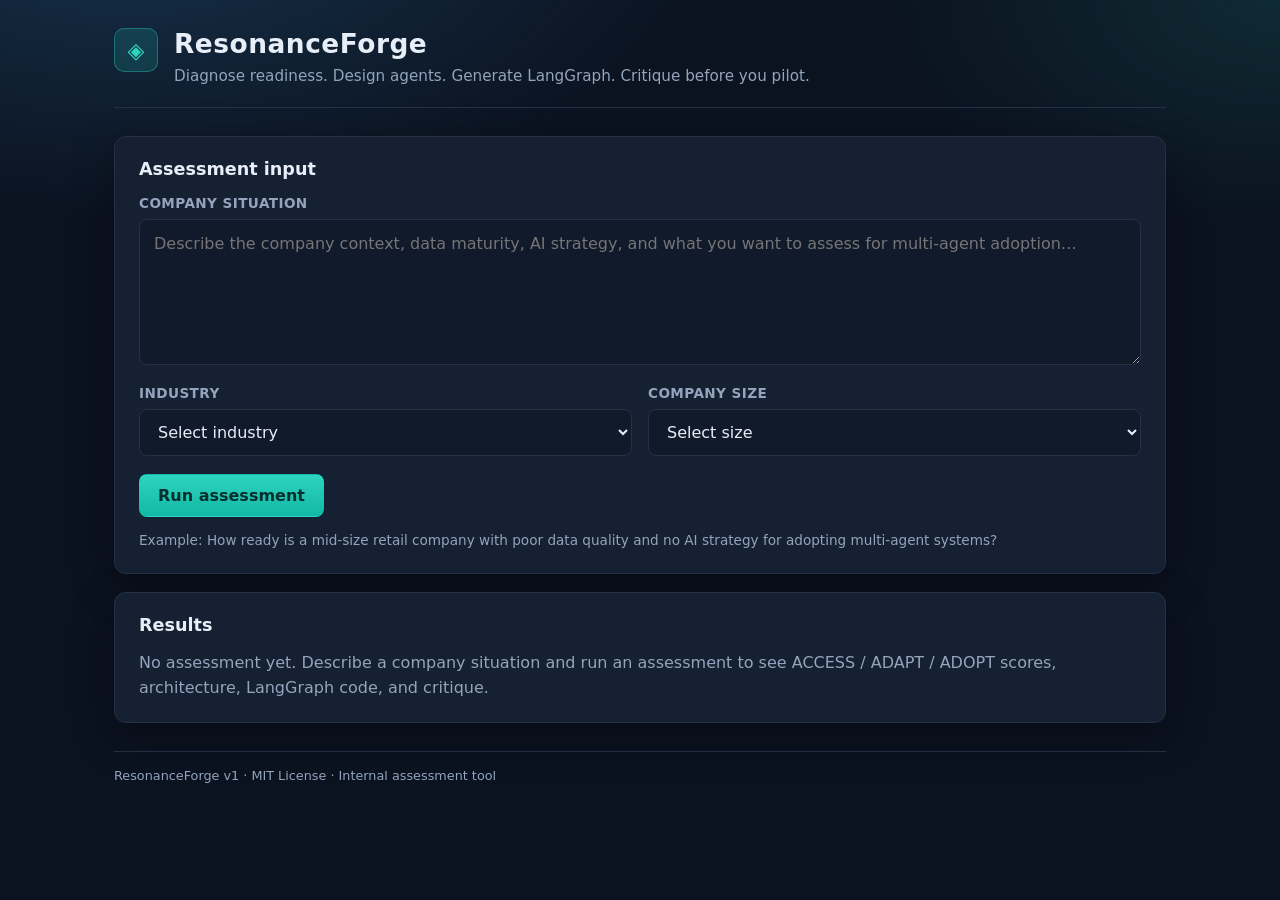
==== static/index.html @ 30879662 "Ship ResonanceForge v1: FastAPI + LangGraph four-agent product Replace prior scaffold with productio" ====
<!DOCTYPE html>
<html lang="en">
<head>
  <meta charset="UTF-8" />
  <meta name="viewport" content="width=device-width, initial-scale=1.0" />
  <title>ResonanceForge — Multi-Agent AI Readiness</title>
  <link rel="stylesheet" href="/static/styles.css" />
</head>
<body>
  <div class="app-shell">
    <header class="header">
      <div class="brand">
        <span class="brand-mark">◈</span>
        <div>
          <h1 class="wordmark">ResonanceForge</h1>
          <p class="tagline">Diagnose readiness. Design agents. Generate LangGraph. Critique before you pilot.</p>
        </div>
      </div>
    </header>

    <main class="main">
      <section class="panel input-panel">
        <h2 class="panel-title">Assessment input</h2>
        <label class="field-label" for="question">Company situation</label>
        <textarea
          id="question"
          rows="5"
          placeholder="Describe the company context, data maturity, AI strategy, and what you want to assess for multi-agent adoption…"
        ></textarea>

        <div class="field-row">
          <div class="field">
            <label class="field-label" for="industry">Industry</label>
            <select id="industry">
              <option value="">Select industry</option>
              <option>Retail</option>
              <option>Manufacturing</option>
              <option>Healthcare</option>
              <option>Finance</option>
              <option>Technology</option>
              <option>Other</option>
            </select>
          </div>
          <div class="field">
            <label class="field-label" for="companySize">Company size</label>
            <select id="companySize">
              <option value="">Select size</option>
              <option>Startup</option>
              <option>Mid-size</option>
              <option>Enterprise</option>
            </select>
          </div>
        </div>

        <button id="runBtn" class="btn btn-primary" type="button">Run assessment</button>
        <p class="hint">Example: How ready is a mid-size retail company with poor data quality and no AI strategy for adopting multi-agent systems?</p>
      </section>

      <section class="panel progress-panel hidden" id="progressPanel">
        <h2 class="panel-title">Pipeline progress</h2>
        <ol class="steps" id="stepsList">
          <li class="step" data-step="1"><span class="step-num">1/4</span> Diagnosing readiness</li>
          <li class="step" data-step="2"><span class="step-num">2/4</span> Designing architecture</li>
          <li class="step" data-step="3"><span class="step-num">3/4</span> Generating LangGraph code</li>
          <li class="step" data-step="4"><span class="step-num">4/4</span> Critiquing solution</li>
        </ol>
      </section>

      <section class="panel error-panel hidden" id="errorPanel">
        <h2 class="panel-title">Something went wrong</h2>
        <p id="errorMessage" class="error-message"></p>
      </section>

      <section class="panel empty-panel" id="emptyPanel">
        <h2 class="panel-title">Results</h2>
        <p class="empty-copy">No assessment yet. Describe a company situation and run an assessment to see ACCESS / ADAPT / ADOPT scores, architecture, LangGraph code, and critique.</p>
      </section>

      <section class="results hidden" id="resultsPanel">
        <div class="results-toolbar">
          <h2 class="panel-title">Assessment results</h2>
          <div class="toolbar-actions">
            <button type="button" class="btn btn-ghost" id="downloadJsonBtn">Download JSON</button>
            <button type="button" class="btn btn-ghost" id="downloadMdBtn">Download Markdown</button>
          </div>
        </div>

        <div class="diag-header">
          <h3>Readiness diagnosis</h3>
          <span class="badge" id="overallBadge">—</span>
        </div>
        <div class="score-grid" id="scoreGrid"></div>
        <div class="card">
          <h4>Summary</h4>
          <p id="diagSummary"></p>
          <h4>Top gaps</h4>
          <ul id="topGaps"></ul>
        </div>

        <div class="card">
          <div class="card-head">
            <h3>Architecture</h3>
            <span class="badge badge-muted" id="complexityBadge">—</span>
          </div>
          <h4>Recommended agents</h4>
          <ul id="agentList" class="agent-list"></ul>
          <h4>High-level flow</h4>
          <ol id="flowList"></ol>
          <h4>Rationale</h4>
          <p id="archRationale"></p>
        </div>

        <div class="card">
          <div class="card-head">
            <h3>Generated LangGraph code</h3>
            <button type="button" class="btn btn-ghost btn-sm" id="copyCodeBtn">Copy code</button>
          </div>
          <p id="codeExplanation" class="muted"></p>
          <pre class="code-block"><code id="codeBlock" class="language-python"></code></pre>
        </div>

        <div class="card">
          <div class="card-head">
            <h3>Critique</h3>
            <span class="badge" id="verdictBadge">—</span>
          </div>
          <div class="critique-grid">
            <div>
              <h4>Strengths</h4>
              <ul id="strengthsList"></ul>
            </div>
            <div>
              <h4>Weaknesses</h4>
              <ul id="weaknessesList"></ul>
            </div>
            <div>
              <h4>Risks</h4>
              <ul id="risksList"></ul>
            </div>
            <div>
              <h4>Recommendations</h4>
              <ul id="recsList"></ul>
            </div>
          </div>
        </div>
      </section>
    </main>

    <footer class="footer">
      <span>ResonanceForge v1 · MIT License · Internal assessment tool</span>
    </footer>
  </div>
  <script src="/static/app.js"></script>
</body>
</html>
---- static/styles.css ----
:root {
  --bg: #0b1220;
  --bg-elevated: #111a2b;
  --panel: #152033;
  --border: #243247;
  --text: #e8eef7;
  --muted: #93a4bc;
  --teal: #2dd4bf;
  --teal-dim: rgba(45, 212, 191, 0.15);
  --teal-strong: #14b8a6;
  --danger: #f87171;
  --warn: #fbbf24;
  --ok: #34d399;
  --radius: 12px;
  --shadow: 0 12px 40px rgba(0, 0, 0, 0.35);
  --font: "Segoe UI", system-ui, -apple-system, sans-serif;
  --mono: ui-monospace, "SF Mono", Menlo, Consolas, monospace;
}

* { box-sizing: border-box; }

html, body {
  margin: 0;
  padding: 0;
  min-height: 100%;
  background: radial-gradient(1200px 600px at 10% -10%, #16324a 0%, transparent 50%),
              radial-gradient(900px 500px at 100% 0%, #0f2a33 0%, transparent 45%),
              var(--bg);
  color: var(--text);
  font-family: var(--font);
}

.app-shell {
  max-width: 1100px;
  margin: 0 auto;
  padding: 28px 24px 48px;
}

.header {
  margin-bottom: 28px;
  padding-bottom: 20px;
  border-bottom: 1px solid var(--border);
}

.brand {
  display: flex;
  gap: 16px;
  align-items: flex-start;
}

.brand-mark {
  display: inline-flex;
  align-items: center;
  justify-content: center;
  width: 44px;
  height: 44px;
  border-radius: 10px;
  background: var(--teal-dim);
  color: var(--teal);
  font-size: 22px;
  border: 1px solid rgba(45, 212, 191, 0.35);
}

.wordmark {
  margin: 0;
  font-size: 1.65rem;
  letter-spacing: 0.02em;
  font-weight: 700;
}

.tagline {
  margin: 6px 0 0;
  color: var(--muted);
  font-size: 0.95rem;
  max-width: 640px;
  line-height: 1.45;
}

.main { display: flex; flex-direction: column; gap: 18px; }

.panel, .card, .results {
  background: var(--panel);
  border: 1px solid var(--border);
  border-radius: var(--radius);
  box-shadow: var(--shadow);
}

.panel { padding: 22px 24px; }
.card { padding: 20px 22px; margin-top: 14px; }

.panel-title {
  margin: 0 0 16px;
  font-size: 1.1rem;
  font-weight: 600;
}

.field-label {
  display: block;
  margin-bottom: 8px;
  color: var(--muted);
  font-size: 0.85rem;
  font-weight: 600;
  letter-spacing: 0.03em;
  text-transform: uppercase;
}

textarea, select {
  width: 100%;
  background: var(--bg-elevated);
  color: var(--text);
  border: 1px solid var(--border);
  border-radius: 8px;
  padding: 12px 14px;
  font: inherit;
  outline: none;
  transition: border-color 0.15s ease, box-shadow 0.15s ease;
}

textarea { resize: vertical; min-height: 120px; line-height: 1.5; }

textarea:focus, select:focus {
  border-color: var(--teal);
  box-shadow: 0 0 0 3px var(--teal-dim);
}

.field-row {
  display: grid;
  grid-template-columns: 1fr 1fr;
  gap: 16px;
  margin: 16px 0 18px;
}

.btn {
  appearance: none;
  border: 1px solid transparent;
  border-radius: 8px;
  padding: 11px 18px;
  font: inherit;
  font-weight: 600;
  cursor: pointer;
  transition: background 0.15s ease, border-color 0.15s ease, transform 0.05s ease;
}

.btn:active { transform: translateY(1px); }
.btn:disabled { opacity: 0.55; cursor: not-allowed; }

.btn-primary {
  background: linear-gradient(180deg, var(--teal) 0%, var(--teal-strong) 100%);
  color: #042f2e;
}

.btn-primary:hover:not(:disabled) { filter: brightness(1.05); }

.btn-ghost {
  background: transparent;
  border-color: var(--border);
  color: var(--text);
}

.btn-ghost:hover { border-color: var(--teal); color: var(--teal); }
.btn-sm { padding: 7px 12px; font-size: 0.85rem; }

.hint {
  margin: 14px 0 0;
  color: var(--muted);
  font-size: 0.85rem;
  line-height: 1.45;
}

.hidden { display: none !important; }

.steps {
  list-style: none;
  margin: 0;
  padding: 0;
  display: grid;
  gap: 10px;
}

.step {
  display: flex;
  align-items: center;
  gap: 12px;
  padding: 12px 14px;
  border-radius: 8px;
  background: var(--bg-elevated);
  border: 1px solid var(--border);
  color: var(--muted);
}

.step-num {
  font-family: var(--mono);
  font-size: 0.8rem;
  color: var(--teal);
  min-width: 36px;
}

.step.active {
  border-color: rgba(45, 212, 191, 0.5);
  color: var(--text);
  box-shadow: inset 0 0 0 1px rgba(45, 212, 191, 0.2);
}

.step.done {
  border-color: rgba(52, 211, 153, 0.35);
  color: var(--ok);
}

.step.active::after {
  content: "";
  width: 8px;
  height: 8px;
  margin-left: auto;
  border-radius: 50%;
  background: var(--teal);
  animation: pulse 1s ease-in-out infinite;
}

@keyframes pulse {
  0%, 100% { opacity: 0.35; transform: scale(0.85); }
  50% { opacity: 1; transform: scale(1); }
}

.error-panel { border-color: rgba(248, 113, 113, 0.45); }
.error-message { color: var(--danger); margin: 0; line-height: 1.5; white-space: pre-wrap; }

.empty-copy { color: var(--muted); margin: 0; line-height: 1.55; }

.results { padding: 22px 24px; }

.results-toolbar, .card-head, .diag-header {
  display: flex;
  align-items: center;
  justify-content: space-between;
  gap: 12px;
  flex-wrap: wrap;
}

.toolbar-actions { display: flex; gap: 8px; flex-wrap: wrap; }

.score-grid {
  display: grid;
  grid-template-columns: repeat(3, 1fr);
  gap: 12px;
  margin: 12px 0 8px;
}

.score-card {
  background: var(--bg-elevated);
  border: 1px solid var(--border);
  border-radius: 10px;
  padding: 16px;
}

.score-card .label {
  font-size: 0.75rem;
  letter-spacing: 0.08em;
  text-transform: uppercase;
  color: var(--teal);
  font-weight: 700;
}

.score-card .score {
  font-size: 2rem;
  font-weight: 700;
  margin: 6px 0 8px;
  font-variant-numeric: tabular-nums;
}

.score-card .reason {
  margin: 0;
  color: var(--muted);
  font-size: 0.9rem;
  line-height: 1.45;
}

.badge {
  display: inline-flex;
  align-items: center;
  padding: 4px 10px;
  border-radius: 999px;
  font-size: 0.8rem;
  font-weight: 700;
  background: var(--teal-dim);
  color: var(--teal);
  border: 1px solid rgba(45, 212, 191, 0.35);
}

.badge-muted {
  background: rgba(147, 164, 188, 0.12);
  color: var(--muted);
  border-color: var(--border);
}

.badge.low { background: rgba(248, 113, 113, 0.12); color: var(--danger); border-color: rgba(248, 113, 113, 0.35); }
.badge.medium { background: rgba(251, 191, 36, 0.12); color: var(--warn); border-color: rgba(251, 191, 36, 0.35); }
.badge.high { background: rgba(52, 211, 153, 0.12); color: var(--ok); border-color: rgba(52, 211, 153, 0.35); }

.badge.ready { background: rgba(52, 211, 153, 0.12); color: var(--ok); border-color: rgba(52, 211, 153, 0.35); }
.badge.needs { background: rgba(251, 191, 36, 0.12); color: var(--warn); border-color: rgba(251, 191, 36, 0.35); }
.badge.notready { background: rgba(248, 113, 113, 0.12); color: var(--danger); border-color: rgba(248, 113, 113, 0.35); }

h3 { margin: 0; font-size: 1.05rem; }
h4 { margin: 16px 0 8px; font-size: 0.9rem; color: var(--teal); text-transform: uppercase; letter-spacing: 0.04em; }

.card > h4:first-child,
.card > .card-head + h4 { margin-top: 0; }

p { line-height: 1.55; }
.muted { color: var(--muted); }

ul, ol { margin: 0; padding-left: 1.2rem; color: var(--text); }
li { margin: 6px 0; line-height: 1.45; }

.agent-list li strong { color: var(--teal); }

.code-block {
  margin: 12px 0 0;
  padding: 16px;
  overflow: auto;
  max-height: 420px;
  background: #0a101a;
  border: 1px solid var(--border);
  border-radius: 8px;
  font-family: var(--mono);
  font-size: 0.82rem;
  line-height: 1.55;
}

.code-block code {
  color: #d6e4ff;
  white-space: pre;
}

.critique-grid {
  display: grid;
  grid-template-columns: 1fr 1fr;
  gap: 12px 20px;
}

.footer {
  margin-top: 28px;
  padding-top: 16px;
  border-top: 1px solid var(--border);
  color: var(--muted);
  font-size: 0.8rem;
}

@media (max-width: 800px) {
  .field-row, .score-grid, .critique-grid { grid-template-columns: 1fr; }
  .app-shell { padding: 18px 14px 36px; }
}
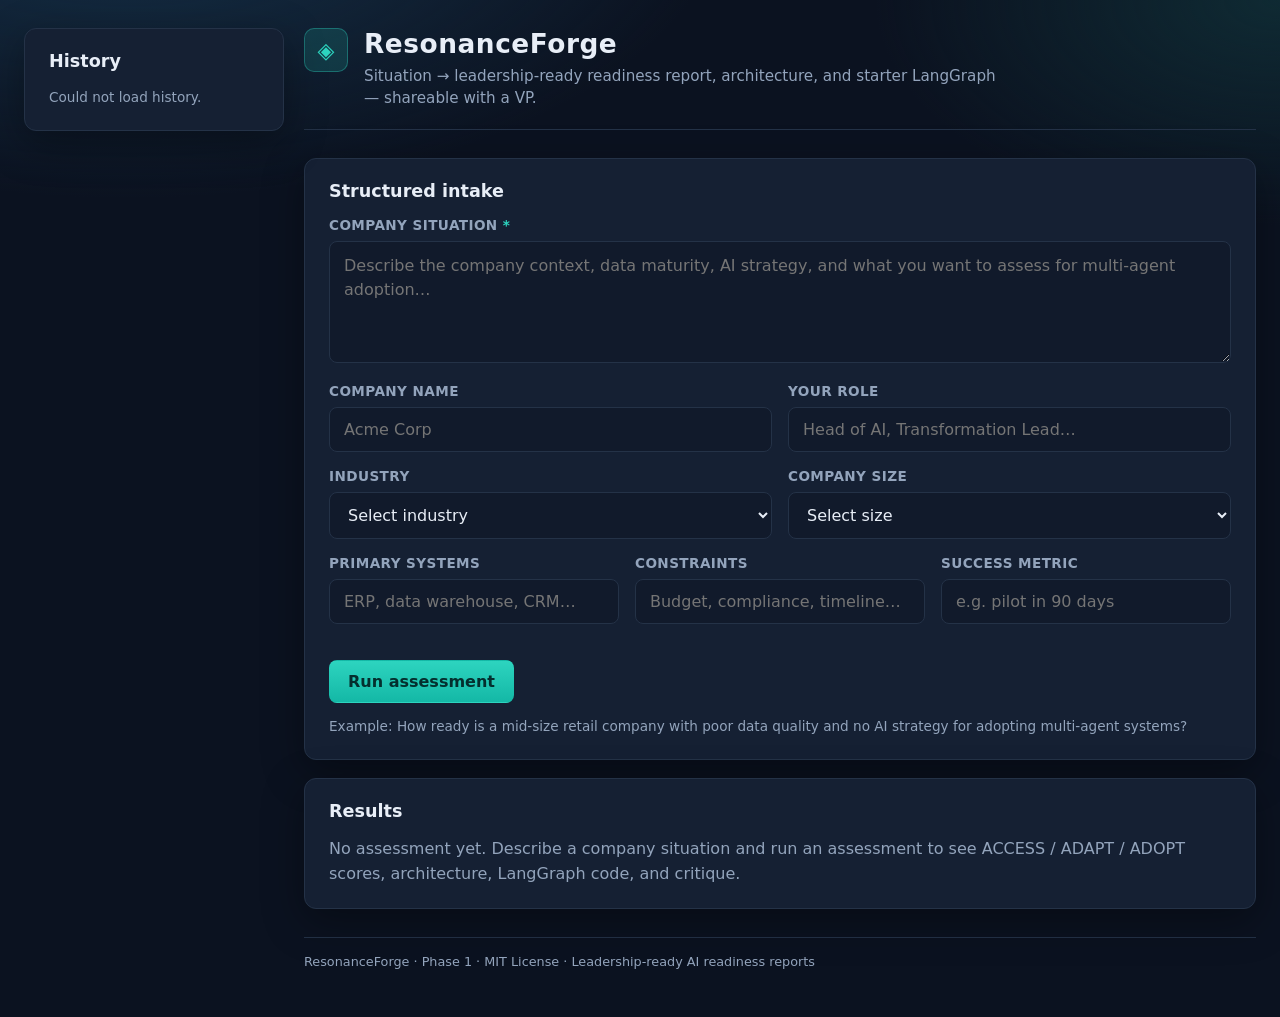
==== commit eca8d866: "feat: Phase 1 B2B product — persist, history, share, SSE Structured intake for AI/transformation lea" ====
--- a/static/index.html
+++ b/static/index.html
@@ -7,148 +7,184 @@
   <link rel="stylesheet" href="/static/styles.css" />
 </head>
 <body>
-  <div class="app-shell">
-    <header class="header">
-      <div class="brand">
-        <span class="brand-mark">◈</span>
-        <div>
-          <h1 class="wordmark">ResonanceForge</h1>
-          <p class="tagline">Diagnose readiness. Design agents. Generate LangGraph. Critique before you pilot.</p>
-        </div>
-      </div>
-    </header>
+  <div class="app-shell layout">
+    <aside class="history-sidebar panel" id="historyPanel">
+      <h2 class="panel-title">History</h2>
+      <ul class="history-list" id="historyList"></ul>
+      <p class="empty-copy history-empty hidden" id="historyEmpty">No assessments yet. Run one to build your shareable history.</p>
+    </aside>
 
-    <main class="main">
-      <section class="panel input-panel">
-        <h2 class="panel-title">Assessment input</h2>
-        <label class="field-label" for="question">Company situation</label>
-        <textarea
-          id="question"
-          rows="5"
-          placeholder="Describe the company context, data maturity, AI strategy, and what you want to assess for multi-agent adoption…"
-        ></textarea>
-
-        <div class="field-row">
-          <div class="field">
-            <label class="field-label" for="industry">Industry</label>
-            <select id="industry">
-              <option value="">Select industry</option>
-              <option>Retail</option>
-              <option>Manufacturing</option>
-              <option>Healthcare</option>
-              <option>Finance</option>
-              <option>Technology</option>
-              <option>Other</option>
-            </select>
-          </div>
-          <div class="field">
-            <label class="field-label" for="companySize">Company size</label>
-            <select id="companySize">
-              <option value="">Select size</option>
-              <option>Startup</option>
-              <option>Mid-size</option>
-              <option>Enterprise</option>
-            </select>
+    <div class="content-col">
+      <header class="header">
+        <div class="brand">
+          <span class="brand-mark">◈</span>
+          <div>
+            <h1 class="wordmark">ResonanceForge</h1>
+            <p class="tagline">Situation → leadership-ready readiness report, architecture, and starter LangGraph — shareable with a VP.</p>
           </div>
         </div>
+      </header>
 
-        <button id="runBtn" class="btn btn-primary" type="button">Run assessment</button>
-        <p class="hint">Example: How ready is a mid-size retail company with poor data quality and no AI strategy for adopting multi-agent systems?</p>
-      </section>
+      <main class="main">
+        <section class="panel input-panel">
+          <h2 class="panel-title">Structured intake</h2>
+          <label class="field-label" for="question">Company situation <span class="req">*</span></label>
+          <textarea
+            id="question"
+            rows="4"
+            placeholder="Describe the company context, data maturity, AI strategy, and what you want to assess for multi-agent adoption…"
+          ></textarea>
 
-      <section class="panel progress-panel hidden" id="progressPanel">
-        <h2 class="panel-title">Pipeline progress</h2>
-        <ol class="steps" id="stepsList">
-          <li class="step" data-step="1"><span class="step-num">1/4</span> Diagnosing readiness</li>
-          <li class="step" data-step="2"><span class="step-num">2/4</span> Designing architecture</li>
-          <li class="step" data-step="3"><span class="step-num">3/4</span> Generating LangGraph code</li>
-          <li class="step" data-step="4"><span class="step-num">4/4</span> Critiquing solution</li>
-        </ol>
-      </section>
-
-      <section class="panel error-panel hidden" id="errorPanel">
-        <h2 class="panel-title">Something went wrong</h2>
-        <p id="errorMessage" class="error-message"></p>
-      </section>
-
-      <section class="panel empty-panel" id="emptyPanel">
-        <h2 class="panel-title">Results</h2>
-        <p class="empty-copy">No assessment yet. Describe a company situation and run an assessment to see ACCESS / ADAPT / ADOPT scores, architecture, LangGraph code, and critique.</p>
-      </section>
-
-      <section class="results hidden" id="resultsPanel">
-        <div class="results-toolbar">
-          <h2 class="panel-title">Assessment results</h2>
-          <div class="toolbar-actions">
-            <button type="button" class="btn btn-ghost" id="downloadJsonBtn">Download JSON</button>
-            <button type="button" class="btn btn-ghost" id="downloadMdBtn">Download Markdown</button>
-          </div>
-        </div>
-
-        <div class="diag-header">
-          <h3>Readiness diagnosis</h3>
-          <span class="badge" id="overallBadge">—</span>
-        </div>
-        <div class="score-grid" id="scoreGrid"></div>
-        <div class="card">
-          <h4>Summary</h4>
-          <p id="diagSummary"></p>
-          <h4>Top gaps</h4>
-          <ul id="topGaps"></ul>
-        </div>
-
-        <div class="card">
-          <div class="card-head">
-            <h3>Architecture</h3>
-            <span class="badge badge-muted" id="complexityBadge">—</span>
-          </div>
-          <h4>Recommended agents</h4>
-          <ul id="agentList" class="agent-list"></ul>
-          <h4>High-level flow</h4>
-          <ol id="flowList"></ol>
-          <h4>Rationale</h4>
-          <p id="archRationale"></p>
-        </div>
-
-        <div class="card">
-          <div class="card-head">
-            <h3>Generated LangGraph code</h3>
-            <button type="button" class="btn btn-ghost btn-sm" id="copyCodeBtn">Copy code</button>
-          </div>
-          <p id="codeExplanation" class="muted"></p>
-          <pre class="code-block"><code id="codeBlock" class="language-python"></code></pre>
-        </div>
-
-        <div class="card">
-          <div class="card-head">
-            <h3>Critique</h3>
-            <span class="badge" id="verdictBadge">—</span>
-          </div>
-          <div class="critique-grid">
-            <div>
-              <h4>Strengths</h4>
-              <ul id="strengthsList"></ul>
+          <div class="field-row">
+            <div class="field">
+              <label class="field-label" for="companyName">Company name</label>
+              <input type="text" id="companyName" placeholder="Acme Corp" />
             </div>
-            <div>
-              <h4>Weaknesses</h4>
-              <ul id="weaknessesList"></ul>
-            </div>
-            <div>
-              <h4>Risks</h4>
-              <ul id="risksList"></ul>
-            </div>
-            <div>
-              <h4>Recommendations</h4>
-              <ul id="recsList"></ul>
+            <div class="field">
+              <label class="field-label" for="roleTitle">Your role</label>
+              <input type="text" id="roleTitle" placeholder="Head of AI, Transformation Lead…" />
             </div>
           </div>
-        </div>
-      </section>
-    </main>
 
-    <footer class="footer">
-      <span>ResonanceForge v1 · MIT License · Internal assessment tool</span>
-    </footer>
+          <div class="field-row">
+            <div class="field">
+              <label class="field-label" for="industry">Industry</label>
+              <select id="industry">
+                <option value="">Select industry</option>
+                <option>Retail</option>
+                <option>Manufacturing</option>
+                <option>Healthcare</option>
+                <option>Finance</option>
+                <option>Technology</option>
+                <option>Other</option>
+              </select>
+            </div>
+            <div class="field">
+              <label class="field-label" for="companySize">Company size</label>
+              <select id="companySize">
+                <option value="">Select size</option>
+                <option>Startup</option>
+                <option>Mid-size</option>
+                <option>Enterprise</option>
+              </select>
+            </div>
+          </div>
+
+          <div class="field-row field-row-3">
+            <div class="field">
+              <label class="field-label" for="primarySystems">Primary systems</label>
+              <input type="text" id="primarySystems" placeholder="ERP, data warehouse, CRM…" />
+            </div>
+            <div class="field">
+              <label class="field-label" for="constraints">Constraints</label>
+              <input type="text" id="constraints" placeholder="Budget, compliance, timeline…" />
+            </div>
+            <div class="field">
+              <label class="field-label" for="successMetric">Success metric</label>
+              <input type="text" id="successMetric" placeholder="e.g. pilot in 90 days" />
+            </div>
+          </div>
+
+          <button id="runBtn" class="btn btn-primary" type="button">Run assessment</button>
+          <p class="hint">Example: How ready is a mid-size retail company with poor data quality and no AI strategy for adopting multi-agent systems?</p>
+        </section>
+
+        <section class="panel progress-panel hidden" id="progressPanel">
+          <h2 class="panel-title">Pipeline progress</h2>
+          <ol class="steps" id="stepsList">
+            <li class="step" data-step="1"><span class="step-num">1/4</span> Diagnosing readiness</li>
+            <li class="step" data-step="2"><span class="step-num">2/4</span> Designing architecture</li>
+            <li class="step" data-step="3"><span class="step-num">3/4</span> Generating LangGraph code</li>
+            <li class="step" data-step="4"><span class="step-num">4/4</span> Critiquing solution</li>
+          </ol>
+        </section>
+
+        <section class="panel error-panel hidden" id="errorPanel">
+          <h2 class="panel-title">Something went wrong</h2>
+          <p id="errorMessage" class="error-message"></p>
+        </section>
+
+        <section class="panel empty-panel" id="emptyPanel">
+          <h2 class="panel-title">Results</h2>
+          <p class="empty-copy">No assessment yet. Describe a company situation and run an assessment to see ACCESS / ADAPT / ADOPT scores, architecture, LangGraph code, and critique.</p>
+        </section>
+
+        <section class="results hidden" id="resultsPanel">
+          <div class="results-toolbar">
+            <h2 class="panel-title">Assessment results</h2>
+            <div class="toolbar-actions">
+              <button type="button" class="btn btn-ghost" id="shareLinkBtn">Share link</button>
+              <button type="button" class="btn btn-ghost" id="downloadJsonBtn">Download JSON</button>
+              <button type="button" class="btn btn-ghost" id="downloadMdBtn">Download Markdown</button>
+            </div>
+          </div>
+          <p class="share-hint muted hidden" id="shareHint"></p>
+
+          <div class="diag-header">
+            <h3>Readiness diagnosis</h3>
+            <span class="badge" id="overallBadge">—</span>
+          </div>
+          <div class="score-grid" id="scoreGrid"></div>
+          <div class="card">
+            <h4>Summary</h4>
+            <p id="diagSummary"></p>
+            <h4>Top gaps</h4>
+            <ul id="topGaps"></ul>
+          </div>
+
+          <div class="card">
+            <div class="card-head">
+              <h3>Architecture</h3>
+              <span class="badge badge-muted" id="complexityBadge">—</span>
+            </div>
+            <h4>Recommended agents</h4>
+            <ul id="agentList" class="agent-list"></ul>
+            <h4>High-level flow</h4>
+            <ol id="flowList"></ol>
+            <h4>Rationale</h4>
+            <p id="archRationale"></p>
+          </div>
+
+          <div class="card">
+            <div class="card-head">
+              <h3>Generated LangGraph code</h3>
+              <button type="button" class="btn btn-ghost btn-sm" id="copyCodeBtn">Copy code</button>
+            </div>
+            <p id="codeExplanation" class="muted"></p>
+            <pre class="code-block"><code id="codeBlock" class="language-python"></code></pre>
+          </div>
+
+          <div class="card">
+            <div class="card-head">
+              <h3>Critique</h3>
+              <span class="badge" id="verdictBadge">—</span>
+            </div>
+            <div class="critique-grid">
+              <div>
+                <h4>Strengths</h4>
+                <ul id="strengthsList"></ul>
+              </div>
+              <div>
+                <h4>Weaknesses</h4>
+                <ul id="weaknessesList"></ul>
+              </div>
+              <div>
+                <h4>Risks</h4>
+                <ul id="risksList"></ul>
+              </div>
+              <div>
+                <h4>Recommendations</h4>
+                <ul id="recsList"></ul>
+              </div>
+            </div>
+          </div>
+        </section>
+      </main>
+
+      <footer class="footer">
+        <span>ResonanceForge · Phase 1 · MIT License · Leadership-ready AI readiness reports</span>
+      </footer>
+    </div>
   </div>
   <script src="/static/app.js"></script>
 </body>
--- a/static/styles.css
+++ b/static/styles.css
@@ -36,6 +36,83 @@
   padding: 28px 24px 48px;
 }
 
+.app-shell.layout {
+  max-width: 1280px;
+  display: grid;
+  grid-template-columns: 260px 1fr;
+  gap: 20px;
+  align-items: start;
+}
+
+.content-col { min-width: 0; }
+
+.history-sidebar {
+  position: sticky;
+  top: 16px;
+  max-height: calc(100vh - 32px);
+  overflow: auto;
+  padding: 18px 16px;
+}
+
+.history-list {
+  list-style: none;
+  margin: 0;
+  padding: 0;
+  display: flex;
+  flex-direction: column;
+  gap: 8px;
+}
+
+.history-item {
+  display: block;
+  width: 100%;
+  text-align: left;
+  background: var(--bg-elevated);
+  border: 1px solid var(--border);
+  border-radius: 8px;
+  padding: 10px 12px;
+  color: var(--text);
+  cursor: pointer;
+  font: inherit;
+  transition: border-color 0.15s ease;
+}
+
+.history-item:hover,
+.history-item.active {
+  border-color: rgba(45, 212, 191, 0.55);
+}
+
+.history-item .hi-title {
+  font-weight: 600;
+  font-size: 0.9rem;
+  margin: 0 0 4px;
+  white-space: nowrap;
+  overflow: hidden;
+  text-overflow: ellipsis;
+}
+
+.history-item .hi-meta {
+  font-size: 0.75rem;
+  color: var(--muted);
+  display: flex;
+  gap: 6px;
+  flex-wrap: wrap;
+  align-items: center;
+}
+
+.history-item .hi-preview {
+  margin: 6px 0 0;
+  font-size: 0.78rem;
+  color: var(--muted);
+  line-height: 1.35;
+  display: -webkit-box;
+  -webkit-line-clamp: 2;
+  -webkit-box-orient: vertical;
+  overflow: hidden;
+}
+
+.history-empty { font-size: 0.85rem; margin: 0; }
+
 .header {
   margin-bottom: 28px;
   padding-bottom: 20px;
@@ -104,7 +181,9 @@
   text-transform: uppercase;
 }
 
-textarea, select {
+.req { color: var(--teal); }
+
+textarea, select, input[type="text"] {
   width: 100%;
   background: var(--bg-elevated);
   color: var(--text);
@@ -116,9 +195,9 @@
   transition: border-color 0.15s ease, box-shadow 0.15s ease;
 }
 
-textarea { resize: vertical; min-height: 120px; line-height: 1.5; }
-
-textarea:focus, select:focus {
+textarea { resize: vertical; min-height: 100px; line-height: 1.5; }
+
+textarea:focus, select:focus, input[type="text"]:focus {
   border-color: var(--teal);
   box-shadow: 0 0 0 3px var(--teal-dim);
 }
@@ -127,8 +206,16 @@
   display: grid;
   grid-template-columns: 1fr 1fr;
   gap: 16px;
-  margin: 16px 0 18px;
-}
+  margin: 16px 0 0;
+}
+
+.field-row-3 {
+  grid-template-columns: 1fr 1fr 1fr;
+  margin-bottom: 18px;
+}
+
+.field-row + .btn,
+.field-row-3 + .btn { margin-top: 18px; }
 
 .btn {
   appearance: none;
@@ -165,6 +252,12 @@
   color: var(--muted);
   font-size: 0.85rem;
   line-height: 1.45;
+}
+
+.share-hint {
+  margin: 0 0 12px;
+  font-size: 0.85rem;
+  word-break: break-all;
 }
 
 .hidden { display: none !important; }
@@ -300,6 +393,23 @@
 .badge.needs { background: rgba(251, 191, 36, 0.12); color: var(--warn); border-color: rgba(251, 191, 36, 0.35); }
 .badge.notready { background: rgba(248, 113, 113, 0.12); color: var(--danger); border-color: rgba(248, 113, 113, 0.35); }
 
+.badge.pending, .badge.running {
+  background: rgba(45, 212, 191, 0.1);
+  color: var(--teal);
+}
+
+.badge.failed {
+  background: rgba(248, 113, 113, 0.12);
+  color: var(--danger);
+  border-color: rgba(248, 113, 113, 0.35);
+}
+
+.badge.completed {
+  background: rgba(52, 211, 153, 0.12);
+  color: var(--ok);
+  border-color: rgba(52, 211, 153, 0.35);
+}
+
 h3 { margin: 0; font-size: 1.05rem; }
 h4 { margin: 16px 0 8px; font-size: 0.9rem; color: var(--teal); text-transform: uppercase; letter-spacing: 0.04em; }
 
@@ -346,7 +456,38 @@
   font-size: 0.8rem;
 }
 
+/* Share / report page */
+.report-meta {
+  display: flex;
+  flex-wrap: wrap;
+  gap: 10px 18px;
+  margin: 12px 0 0;
+  color: var(--muted);
+  font-size: 0.9rem;
+}
+
+.report-meta strong { color: var(--text); font-weight: 600; }
+
+.situation-box {
+  margin-top: 12px;
+  padding: 14px 16px;
+  background: var(--bg-elevated);
+  border: 1px solid var(--border);
+  border-radius: 8px;
+  line-height: 1.55;
+}
+
+@media (max-width: 960px) {
+  .app-shell.layout {
+    grid-template-columns: 1fr;
+  }
+  .history-sidebar {
+    position: static;
+    max-height: 220px;
+  }
+}
+
 @media (max-width: 800px) {
-  .field-row, .score-grid, .critique-grid { grid-template-columns: 1fr; }
+  .field-row, .field-row-3, .score-grid, .critique-grid { grid-template-columns: 1fr; }
   .app-shell { padding: 18px 14px 36px; }
 }
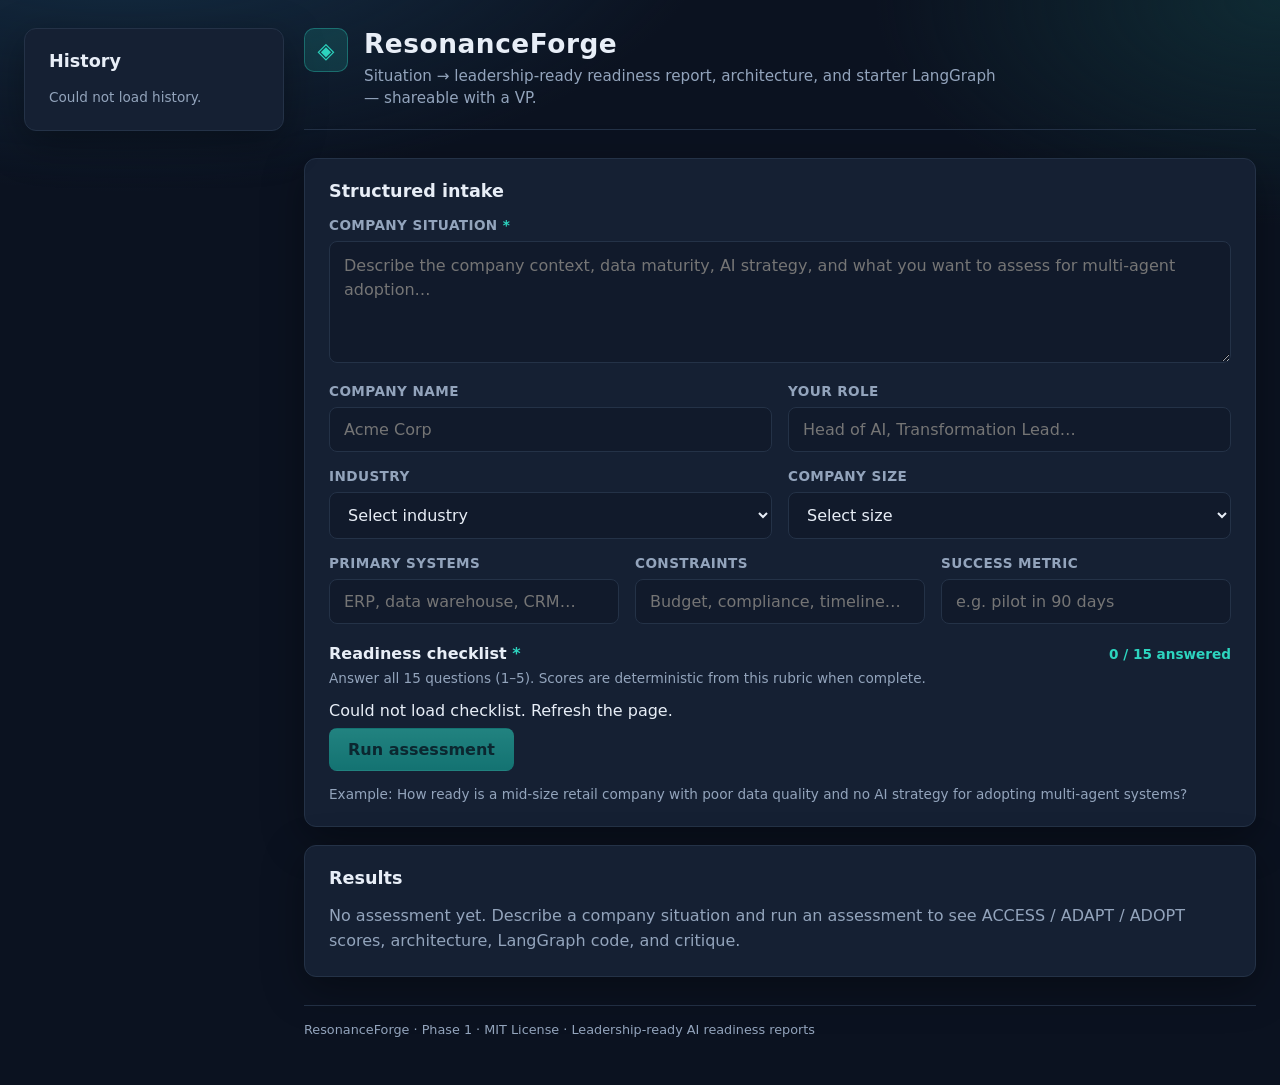
==== commit 96ef94d9: "feat: grounded checklist scoring + runnable Docker pilot Replace vibe diagnosis with a fixed 15-ques" ====
--- a/static/index.html
+++ b/static/index.html
@@ -85,7 +85,17 @@
             </div>
           </div>
 
-          <button id="runBtn" class="btn btn-primary" type="button">Run assessment</button>
+
+          <div class="checklist-section" id="checklistSection">
+            <div class="checklist-head">
+              <h3 class="checklist-title">Readiness checklist <span class="req">*</span></h3>
+              <span class="checklist-progress" id="checklistProgress">0 / 15 answered</span>
+            </div>
+            <p class="hint checklist-hint">Answer all 15 questions (1–5). Scores are deterministic from this rubric when complete.</p>
+            <div id="checklistRoot" class="checklist-root">Loading checklist…</div>
+          </div>
+
+          <button id="runBtn" class="btn btn-primary" type="button" disabled>Run assessment</button>
           <p class="hint">Example: How ready is a mid-size retail company with poor data quality and no AI strategy for adopting multi-agent systems?</p>
         </section>
 
@@ -116,9 +126,26 @@
               <button type="button" class="btn btn-ghost" id="shareLinkBtn">Share link</button>
               <button type="button" class="btn btn-ghost" id="downloadJsonBtn">Download JSON</button>
               <button type="button" class="btn btn-ghost" id="downloadMdBtn">Download Markdown</button>
+              <button type="button" class="btn btn-primary btn-sm" id="downloadPilotBtn">Download runnable pilot (Docker)</button>
             </div>
           </div>
           <p class="share-hint muted hidden" id="shareHint"></p>
+
+          <div class="card leadership-brief" id="leadershipBrief">
+            <div class="card-head">
+              <h3>Leadership brief</h3>
+              <span class="badge" id="briefGoNoGo">—</span>
+            </div>
+            <p id="briefVerdict" class="brief-verdict"></p>
+            <p id="briefSummary"></p>
+            <div class="brief-meta">
+              <span>Cost band: <strong id="briefCost">—</strong></span>
+            </div>
+            <h4>90-day plan</h4>
+            <ul id="briefPlan"></ul>
+            <h4>What breaks first</h4>
+            <ul id="briefBreaks"></ul>
+          </div>
 
           <div class="diag-header">
             <h3>Readiness diagnosis</h3>
--- a/static/styles.css
+++ b/static/styles.css
@@ -491,3 +491,67 @@
   .field-row, .field-row-3, .score-grid, .critique-grid { grid-template-columns: 1fr; }
   .app-shell { padding: 18px 14px 36px; }
 }
+
+
+/* Checklist */
+.checklist-section { margin: 20px 0 8px; }
+.checklist-head {
+  display: flex; align-items: baseline; justify-content: space-between; gap: 12px;
+  margin-bottom: 6px;
+}
+.checklist-title { margin: 0; font-size: 1rem; color: var(--text); }
+.checklist-progress { color: var(--teal); font-size: 0.85rem; font-weight: 600; }
+.checklist-hint { margin: 0 0 12px; }
+.checklist-root { display: flex; flex-direction: column; gap: 10px; }
+.checklist-dim {
+  border: 1px solid var(--border);
+  border-radius: 10px;
+  background: var(--bg-elevated);
+  overflow: hidden;
+}
+.checklist-dim > summary {
+  cursor: pointer;
+  list-style: none;
+  padding: 12px 14px;
+  font-weight: 600;
+  color: var(--teal);
+  letter-spacing: 0.04em;
+  text-transform: uppercase;
+  font-size: 0.85rem;
+  display: flex;
+  justify-content: space-between;
+  align-items: center;
+}
+.checklist-dim > summary::-webkit-details-marker { display: none; }
+.checklist-dim[open] > summary { border-bottom: 1px solid var(--border); }
+.checklist-dim-body { padding: 12px 14px 16px; display: flex; flex-direction: column; gap: 16px; }
+.checklist-q { }
+.checklist-q-prompt { margin: 0 0 8px; font-size: 0.92rem; line-height: 1.4; }
+.checklist-options {
+  display: flex; flex-direction: column; gap: 6px;
+}
+.checklist-opt {
+  display: flex; gap: 10px; align-items: flex-start;
+  padding: 8px 10px;
+  border: 1px solid var(--border);
+  border-radius: 8px;
+  background: var(--panel);
+  cursor: pointer;
+}
+.checklist-opt:hover { border-color: rgba(45, 212, 191, 0.45); }
+.checklist-opt input { margin-top: 3px; accent-color: var(--teal); }
+.checklist-opt span { font-size: 0.85rem; color: var(--muted); line-height: 1.35; }
+.checklist-opt:has(input:checked) {
+  border-color: var(--teal);
+  background: var(--teal-dim);
+}
+.checklist-opt:has(input:checked) span { color: var(--text); }
+
+/* Leadership brief */
+.leadership-brief {
+  border-color: rgba(45, 212, 191, 0.35);
+  background: linear-gradient(180deg, rgba(45, 212, 191, 0.08), transparent 120px), var(--panel);
+}
+.brief-verdict { font-weight: 600; color: var(--teal); }
+.brief-meta { color: var(--muted); margin: 8px 0 0; font-size: 0.9rem; }
+.brief-meta strong { color: var(--text); }
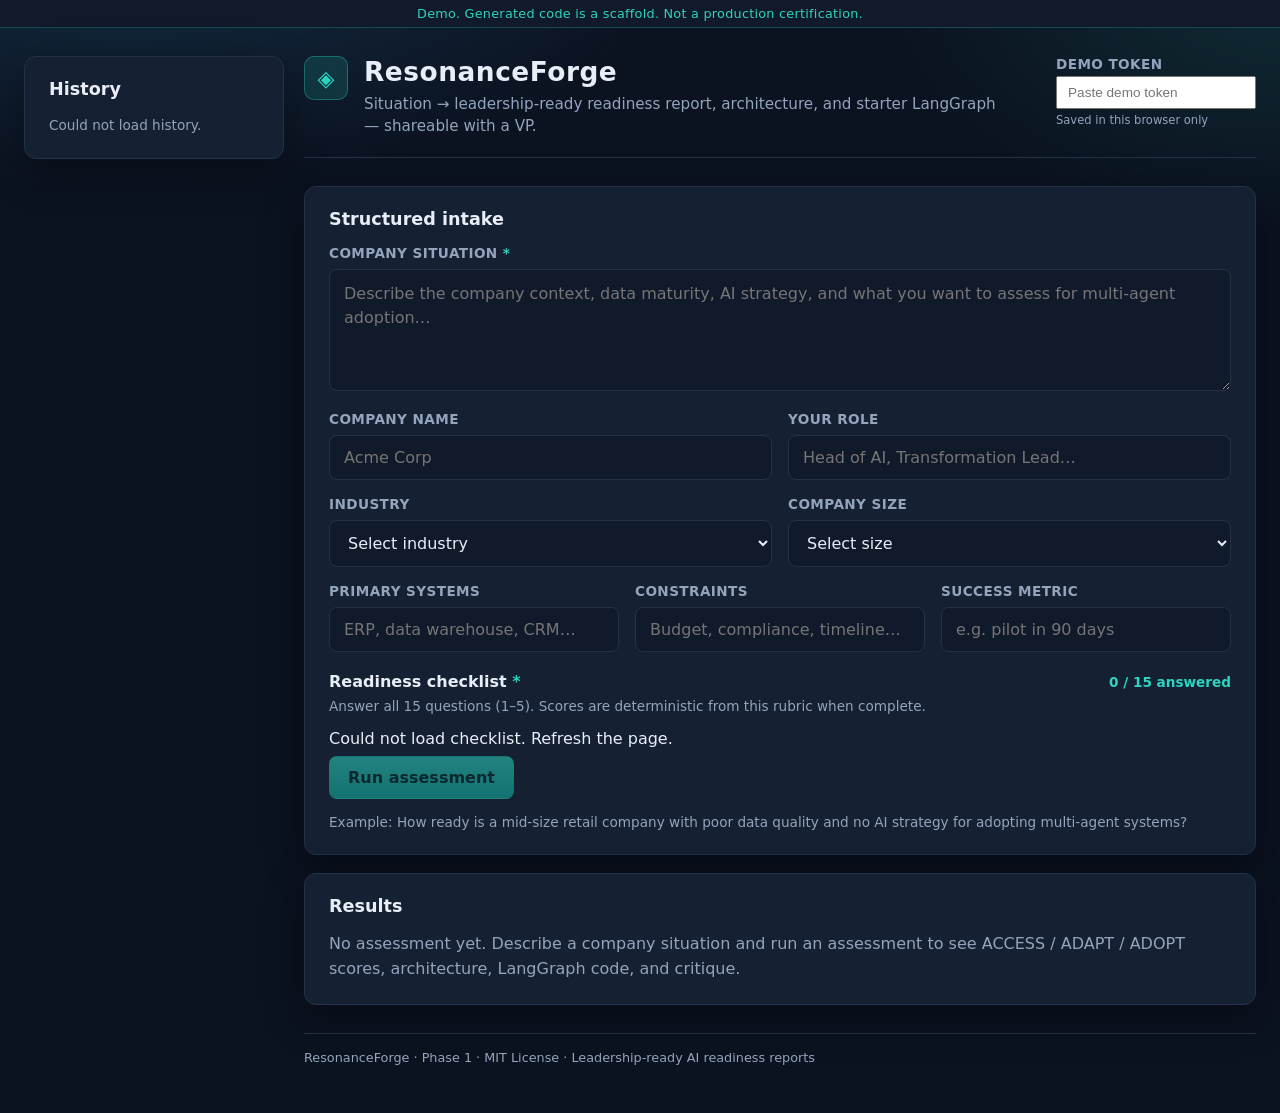
==== commit 334cf094: "UI: demo token input, header-aware pilot download, 401/429 messages, compile badge, demo banner (B2," ====
--- a/static/index.html
+++ b/static/index.html
@@ -7,6 +7,7 @@
   <link rel="stylesheet" href="/static/styles.css" />
 </head>
 <body>
+  <div class="demo-banner" role="note">Demo. Generated code is a scaffold. Not a production certification.</div>
   <div class="app-shell layout">
     <aside class="history-sidebar panel" id="historyPanel">
       <h2 class="panel-title">History</h2>
@@ -15,13 +16,18 @@
     </aside>
 
     <div class="content-col">
-      <header class="header">
+      <header class="header header-row">
         <div class="brand">
           <span class="brand-mark">◈</span>
           <div>
             <h1 class="wordmark">ResonanceForge</h1>
             <p class="tagline">Situation → leadership-ready readiness report, architecture, and starter LangGraph — shareable with a VP.</p>
           </div>
+        </div>
+        <div class="token-field">
+          <label class="field-label" for="demoToken">Demo token</label>
+          <input type="password" id="demoToken" autocomplete="off" spellcheck="false" placeholder="Paste demo token" />
+          <span class="token-hint muted">Saved in this browser only</span>
         </div>
       </header>
 
@@ -174,9 +180,10 @@
 
           <div class="card">
             <div class="card-head">
-              <h3>Generated LangGraph code</h3>
+              <h3>Generated LangGraph code <span class="badge scaffold-badge hidden" id="scaffoldBadge">—</span></h3>
               <button type="button" class="btn btn-ghost btn-sm" id="copyCodeBtn">Copy code</button>
             </div>
+            <p id="scaffoldDetail" class="scaffold-detail muted hidden"></p>
             <p id="codeExplanation" class="muted"></p>
             <pre class="code-block"><code id="codeBlock" class="language-python"></code></pre>
           </div>
--- a/static/styles.css
+++ b/static/styles.css
@@ -555,3 +555,34 @@
 .brief-verdict { font-weight: 600; color: var(--teal); }
 .brief-meta { color: var(--muted); margin: 8px 0 0; font-size: 0.9rem; }
 .brief-meta strong { color: var(--text); }
+
+/* Demo banner */
+.demo-banner {
+  padding: 6px 16px;
+  text-align: center;
+  font-size: 0.8rem;
+  letter-spacing: 0.02em;
+  color: var(--teal);
+  background: var(--bg-elevated);
+  border-bottom: 1px solid rgba(45, 212, 191, 0.25);
+}
+
+/* Demo token */
+.header-row {
+  display: flex;
+  justify-content: space-between;
+  align-items: flex-start;
+  gap: 18px;
+  flex-wrap: wrap;
+}
+.token-field { display: flex; flex-direction: column; gap: 4px; min-width: 200px; max-width: 240px; }
+.token-field .field-label { margin: 0; }
+.token-field input { padding: 7px 10px; font-size: 0.85rem; }
+.token-hint { font-size: 0.72rem; }
+
+/* Scaffold compile-check badge */
+.scaffold-badge { margin-left: 8px; vertical-align: middle; font-size: 0.72rem; }
+.badge.pass { background: var(--teal-dim); color: var(--teal); border-color: rgba(45, 212, 191, 0.35); }
+.badge.fail { background: rgba(248, 113, 113, 0.08); color: #e7a3a3; border-color: rgba(248, 113, 113, 0.28); }
+.scaffold-detail { margin: 8px 0 0; font-size: 0.82rem; }
+.pilot-msg { margin: 10px 0 0; font-size: 0.85rem; color: var(--danger); }
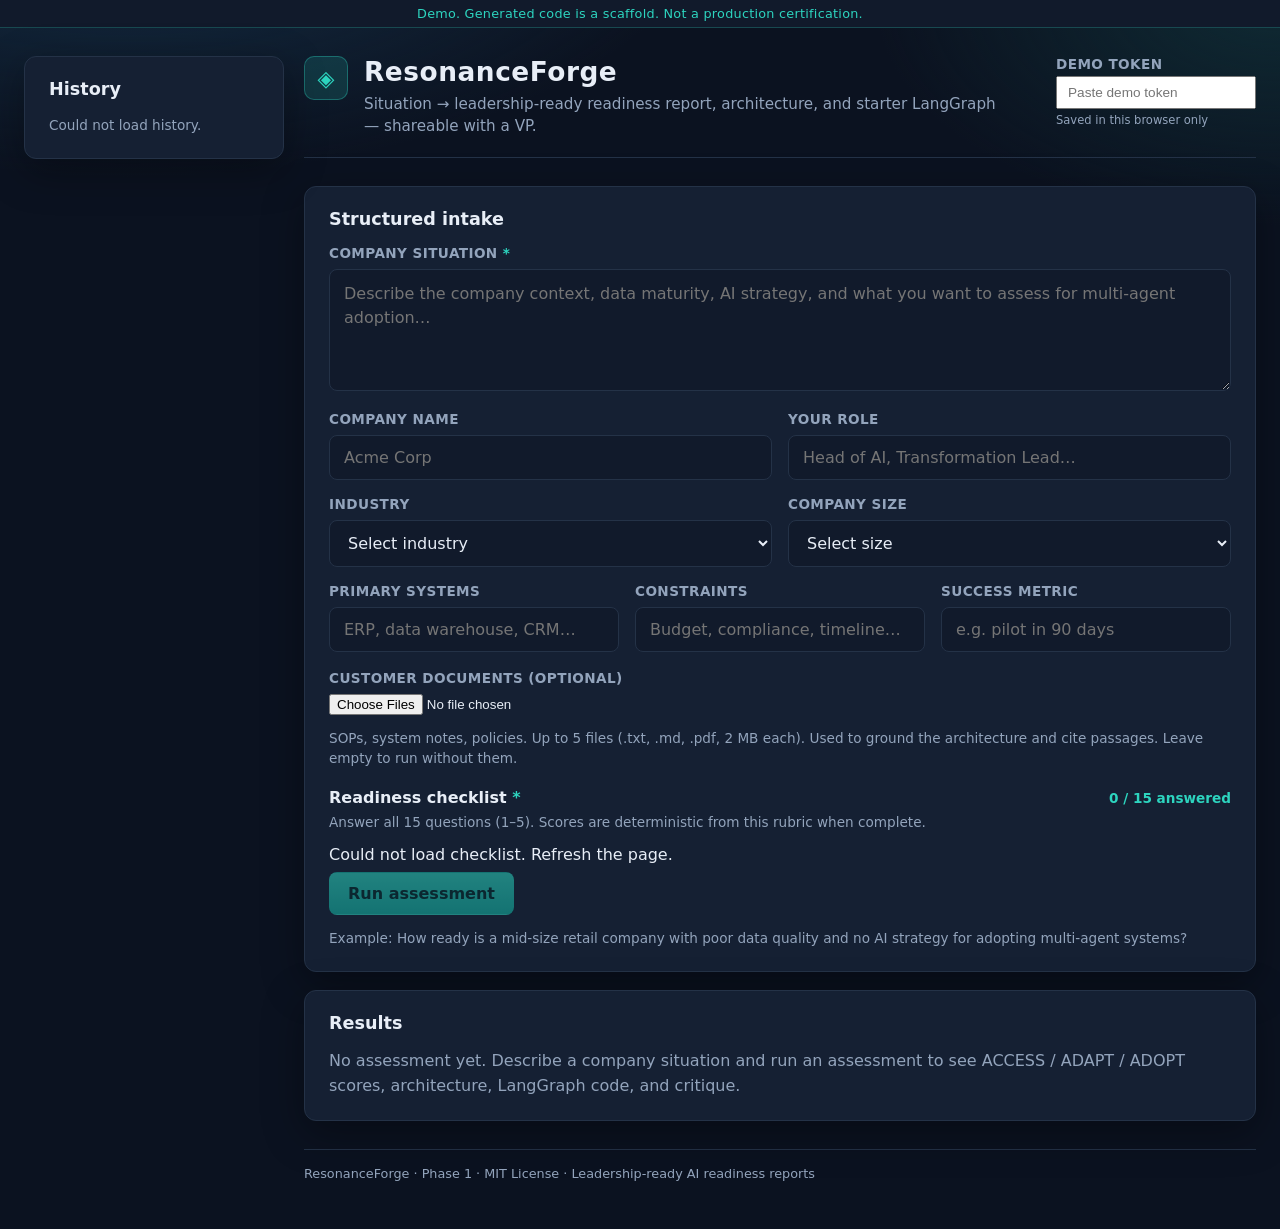
==== commit 95f51f34: "Ground Diagnostician and Architect in uploaded customer documents Optional POST /api/documents (txt/" ====
--- a/static/index.html
+++ b/static/index.html
@@ -92,6 +92,12 @@
           </div>
 
 
+          <div class="field">
+            <label class="field-label" for="docFiles">Customer documents (optional)</label>
+            <input type="file" id="docFiles" multiple accept=".txt,.md,.markdown,.pdf,text/plain,text/markdown,application/pdf" />
+            <p class="hint">SOPs, system notes, policies. Up to 5 files (.txt, .md, .pdf, 2 MB each). Used to ground the architecture and cite passages. Leave empty to run without them.</p>
+          </div>
+
           <div class="checklist-section" id="checklistSection">
             <div class="checklist-head">
               <h3 class="checklist-title">Readiness checklist <span class="req">*</span></h3>
@@ -113,6 +119,7 @@
             <li class="step" data-step="3"><span class="step-num">3/4</span> Generating LangGraph code</li>
             <li class="step" data-step="4"><span class="step-num">4/4</span> Critiquing solution</li>
           </ol>
+          <p class="step-status hidden" id="stepStatus" role="status" aria-live="polite"></p>
         </section>
 
         <section class="panel error-panel hidden" id="errorPanel">
@@ -212,6 +219,15 @@
               </div>
             </div>
           </div>
+
+          <div class="card evidence-card hidden" id="evidenceCard">
+            <div class="card-head">
+              <h3>Evidence</h3>
+              <span class="badge badge-muted">Customer documents</span>
+            </div>
+            <p class="hint">Passages retrieved from the uploaded documents and shown to the agents. Citations like [D1:C2] in the text above point here; any the model invented were removed.</p>
+            <div class="evidence-body"></div>
+          </div>
         </section>
       </main>
 
@@ -220,6 +236,7 @@
       </footer>
     </div>
   </div>
+  <script src="/static/evidence.js"></script>
   <script src="/static/app.js"></script>
 </body>
 </html>
--- a/static/styles.css
+++ b/static/styles.css
@@ -294,6 +294,12 @@
   box-shadow: inset 0 0 0 1px rgba(45, 212, 191, 0.2);
 }
 
+.step-status {
+  margin: 10px 0 0;
+  font-size: 0.85rem;
+  color: var(--teal);
+}
+
 .step.done {
   border-color: rgba(52, 211, 153, 0.35);
   color: var(--ok);
@@ -586,3 +592,9 @@
 .badge.fail { background: rgba(248, 113, 113, 0.08); color: #e7a3a3; border-color: rgba(248, 113, 113, 0.28); }
 .scaffold-detail { margin: 8px 0 0; font-size: 0.82rem; }
 .pilot-msg { margin: 10px 0 0; font-size: 0.85rem; color: var(--danger); }
+
+/* Evidence (customer-document grounding) */
+.evidence-item { border-left: 3px solid #cbd5e1; padding: 6px 12px; margin: 10px 0; }
+.evidence-item.cited { border-left-color: #2563eb; }
+.evidence-head { font-size: 0.9rem; }
+.evidence-item blockquote { margin: 6px 0 0; color: #475569; font-size: 0.88rem; white-space: pre-wrap; }
